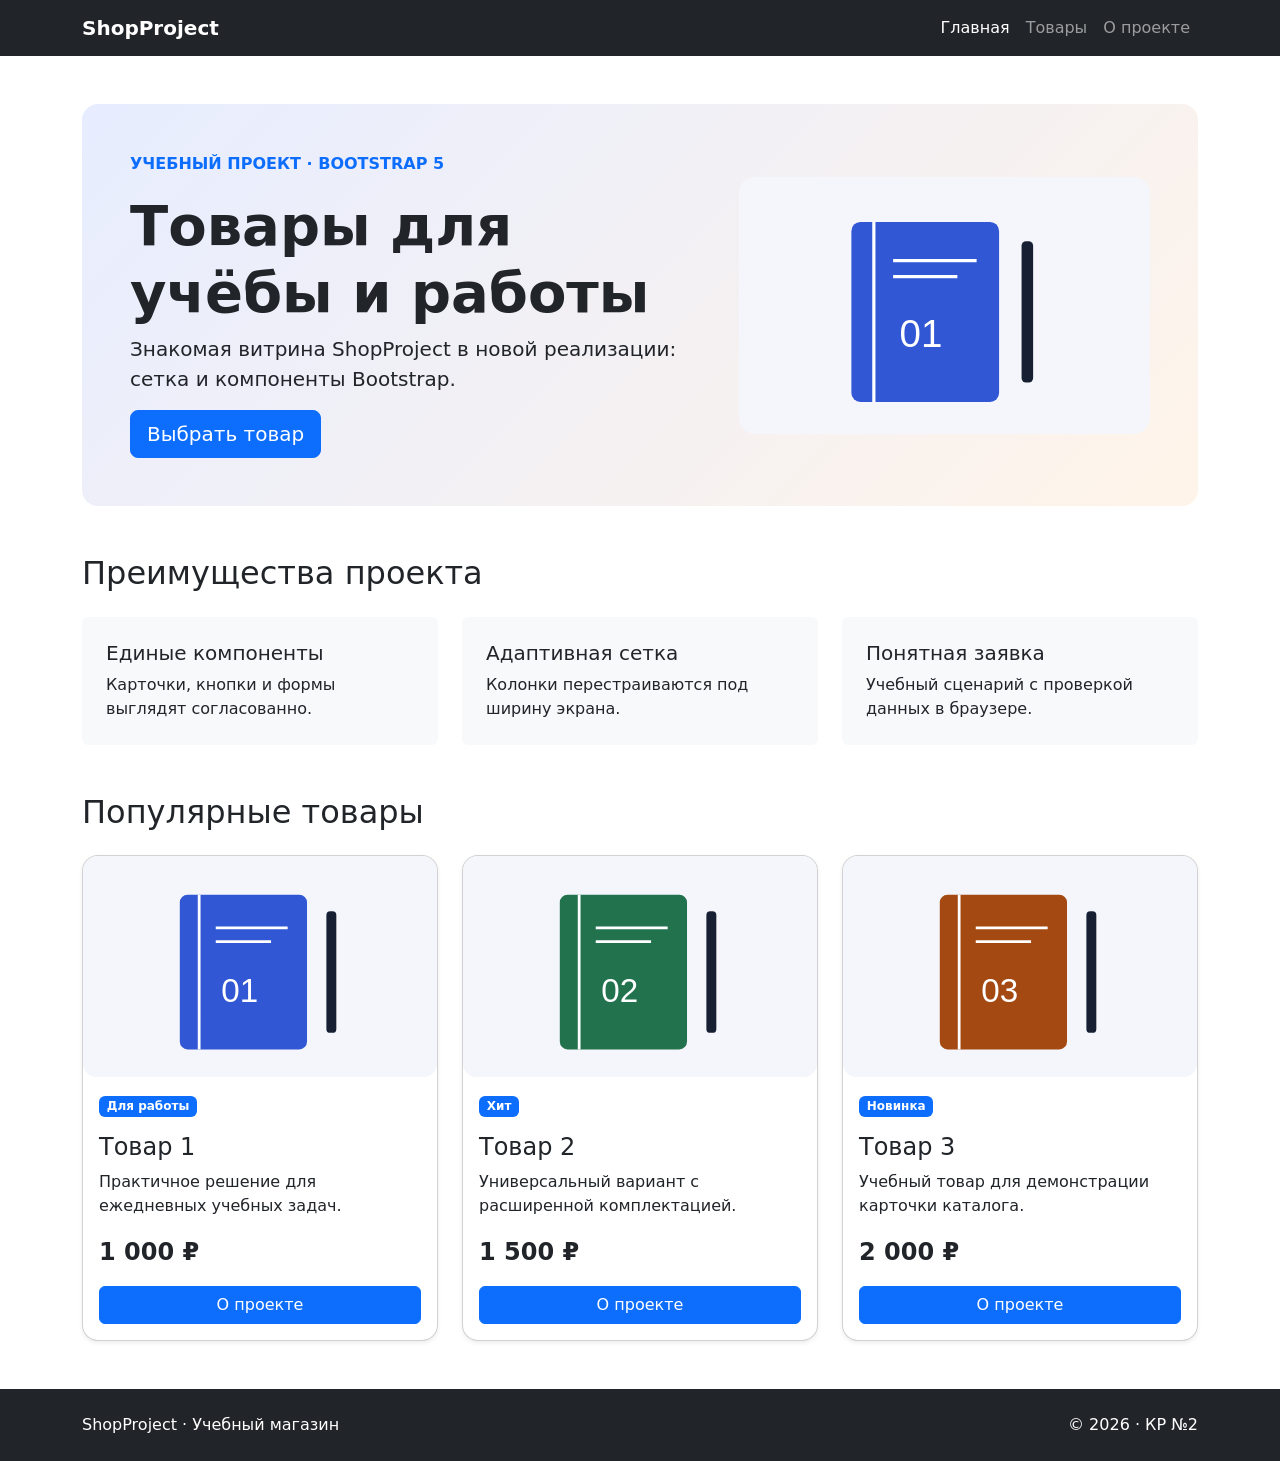
==== index.html @ dde4de58 "feat: practice 9 build Bootstrap home page and grid" ====
<!DOCTYPE html>
<html lang="ru"><head><meta charset="UTF-8"><meta name="viewport" content="width=device-width, initial-scale=1.0"><meta name="description" content="Главная: учебный магазин ShopProject на Bootstrap."><title>Главная — ShopProject Bootstrap</title><link rel="stylesheet" href="https://cdn.jsdelivr.net/npm/bootstrap@5.3.8/dist/css/bootstrap.min.css"><link rel="stylesheet" href="css/custom.css"></head><body><header><nav class="navbar navbar-expand-lg bg-dark navbar-dark"><div class="container"><a class="navbar-brand fw-bold" href="index.html">ShopProject</a><button class="navbar-toggler" type="button" data-bs-toggle="collapse" data-bs-target="#mainNavbar" aria-controls="mainNavbar" aria-expanded="false" aria-label="Открыть меню"><span class="navbar-toggler-icon"></span></button><div class="collapse navbar-collapse" id="mainNavbar"><ul class="navbar-nav ms-auto"><li class="nav-item"><a class="nav-link active" href="index.html" aria-current="page">Главная</a></li><li class="nav-item"><a class="nav-link" href="#popular">Товары</a></li><li class="nav-item"><a class="nav-link" href="#about">О проекте</a></li></ul></div></div></nav></header><main class="container my-5"><section class="hero p-4 p-lg-5 rounded-4 mb-5"><div class="row g-4 align-items-center"><div class="col-12 col-md-7"><p class="text-primary fw-bold text-uppercase">Учебный проект · Bootstrap 5</p><h1 class="display-4 fw-bold">Товары для учёбы и работы</h1><p class="lead">Знакомая витрина ShopProject в новой реализации: сетка и компоненты Bootstrap.</p><a class="btn btn-primary btn-lg" href="#popular">Выбрать товар</a></div><div class="col-12 col-md-5"><img src="images/product-1.svg" class="img-fluid rounded-4" width="640" height="400" alt="Блокнот и ручка из учебного набора"></div></div></section><section class="mb-5" id="about"><h2 class="mb-4">Преимущества проекта</h2><div class="row g-4"><div class="col-12 col-md-4"><div class="bg-light p-4 rounded h-100"><h3 class="h5">Единые компоненты</h3><p class="mb-0">Карточки, кнопки и формы выглядят согласованно.</p></div></div><div class="col-12 col-md-4"><div class="bg-light p-4 rounded h-100"><h3 class="h5">Адаптивная сетка</h3><p class="mb-0">Колонки перестраиваются под ширину экрана.</p></div></div><div class="col-12 col-md-4"><div class="bg-light p-4 rounded h-100"><h3 class="h5">Понятная заявка</h3><p class="mb-0">Учебный сценарий с проверкой данных в браузере.</p></div></div></div></section><section id="popular"><h2 class="mb-4">Популярные товары</h2><div class="row g-4"><div class="col-12 col-md-6 col-lg-4"><article class="card h-100 shadow-sm"><img src="images/product-1.svg" class="card-img-top" width="640" height="400" alt="Учебный товар 1: набор блокнотов"><div class="card-body d-flex flex-column"><p><span class="badge text-bg-primary">Для работы</span></p><h3 class="h4 card-title">Товар 1</h3><p class="card-text">Практичное решение для ежедневных учебных задач.</p><p class="fs-4 fw-bold">1 000 ₽</p><div class="mt-auto d-grid gap-2"><a class="btn btn-primary" href="#about">О проекте</a></div></div></article></div><div class="col-12 col-md-6 col-lg-4"><article class="card h-100 shadow-sm"><img src="images/product-2.svg" class="card-img-top" width="640" height="400" alt="Учебный товар 2: набор блокнотов"><div class="card-body d-flex flex-column"><p><span class="badge text-bg-primary">Хит</span></p><h3 class="h4 card-title">Товар 2</h3><p class="card-text">Универсальный вариант с расширенной комплектацией.</p><p class="fs-4 fw-bold">1 500 ₽</p><div class="mt-auto d-grid gap-2"><a class="btn btn-primary" href="#about">О проекте</a></div></div></article></div><div class="col-12 col-md-6 col-lg-4"><article class="card h-100 shadow-sm"><img src="images/product-3.svg" class="card-img-top" width="640" height="400" alt="Учебный товар 3: набор блокнотов"><div class="card-body d-flex flex-column"><p><span class="badge text-bg-primary">Новинка</span></p><h3 class="h4 card-title">Товар 3</h3><p class="card-text">Учебный товар для демонстрации карточки каталога.</p><p class="fs-4 fw-bold">2 000 ₽</p><div class="mt-auto d-grid gap-2"><a class="btn btn-primary" href="#about">О проекте</a></div></div></article></div></div></section></main><footer class="bg-dark text-white py-4"><div class="container d-flex flex-column flex-md-row justify-content-between gap-2"><span>ShopProject · Учебный магазин</span><span>© 2026 · КР №2</span></div></footer><script src="https://cdn.jsdelivr.net/npm/bootstrap@5.3.8/dist/js/bootstrap.bundle.min.js"></script></body></html>
---- css/custom.css ----
/* Bootstrap отвечает за сетку; здесь только оформление ShopProject. */
body { min-height: 100vh; display: flex; flex-direction: column; }
main { flex: 1; }
.hero { background: linear-gradient(135deg, #e7edff, #fff4e9); }
.card { border-radius: 1rem; overflow: hidden; }
.card-img-top { height: auto; }
:target { scroll-margin-top: 24px; }
.order-page { max-width: 780px; }
a:focus-visible, button:focus-visible { outline: 3px solid #3157d5; outline-offset: 3px; }
[hidden] { display: none !important; }
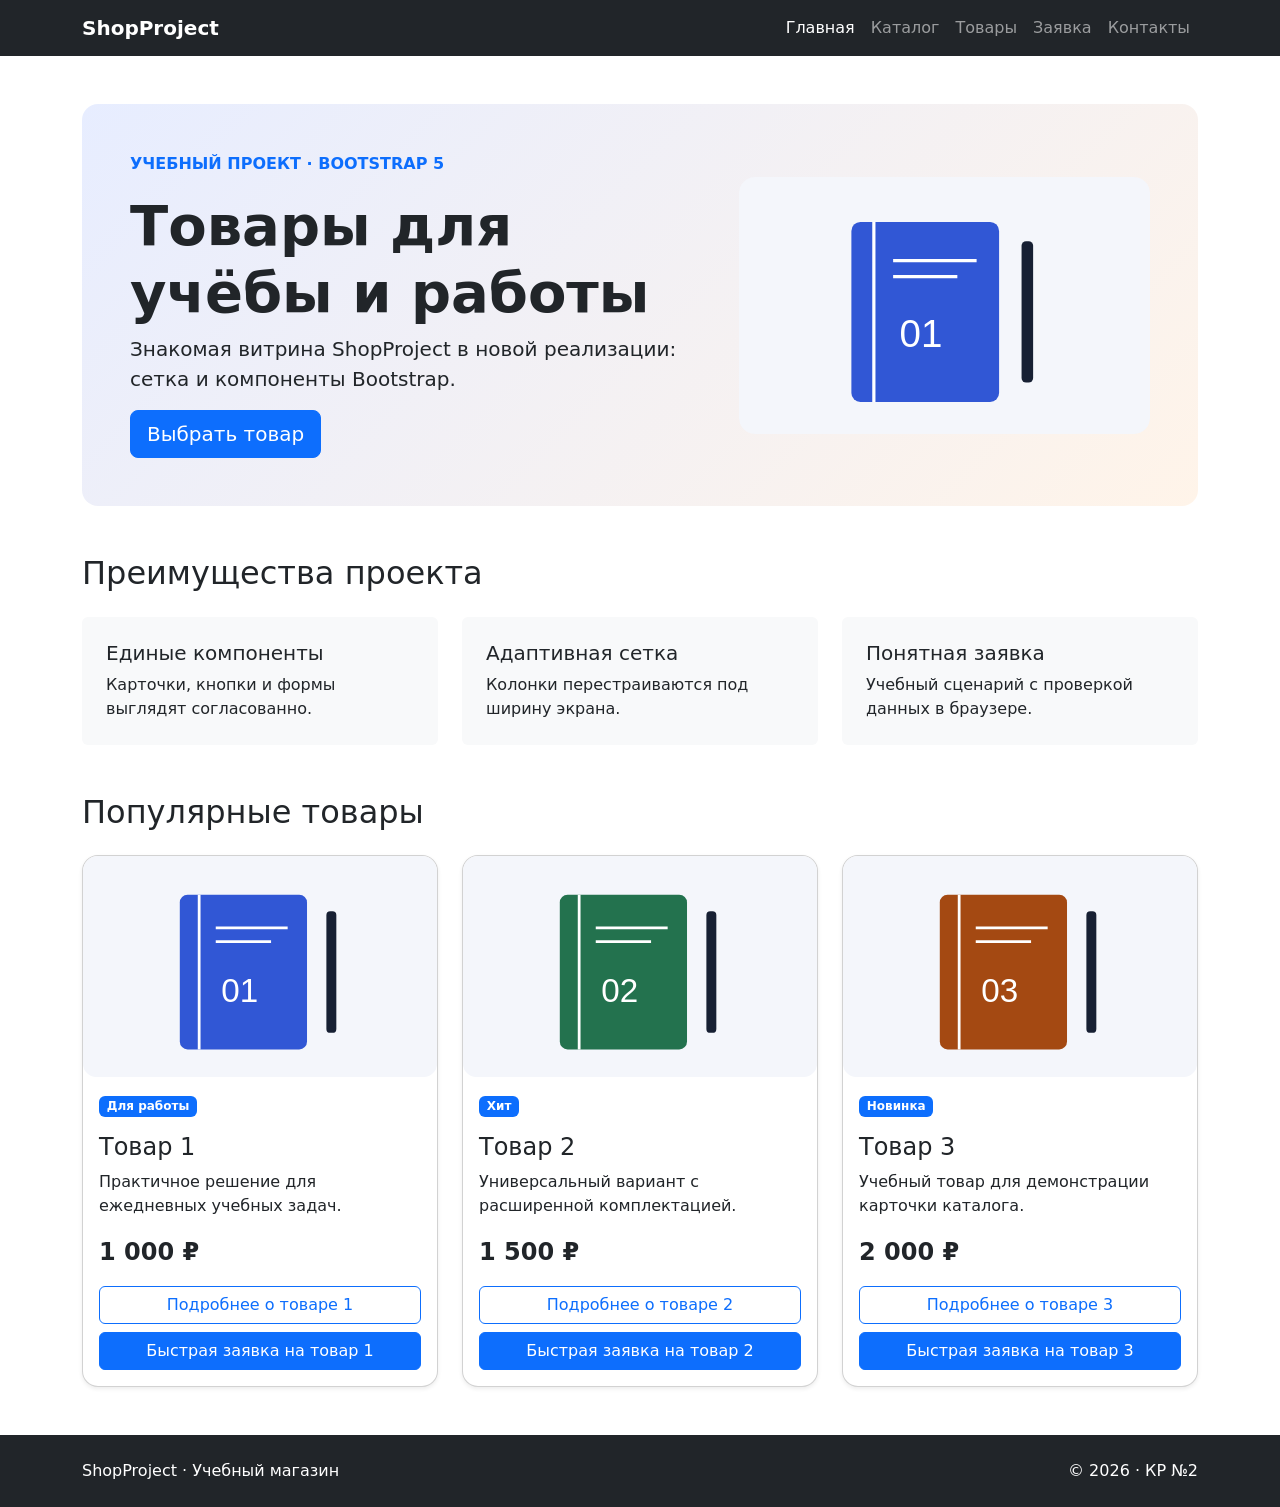
==== commit b0523082: "feat: practice 10 add Bootstrap pages forms modal and accordion" ====
--- a/index.html
+++ b/index.html
@@ -1,2 +1,2 @@
 <!DOCTYPE html>
-<html lang="ru"><head><meta charset="UTF-8"><meta name="viewport" content="width=device-width, initial-scale=1.0"><meta name="description" content="Главная: учебный магазин ShopProject на Bootstrap."><title>Главная — ShopProject Bootstrap</title><link rel="stylesheet" href="https://cdn.jsdelivr.net/npm/bootstrap@5.3.8/dist/css/bootstrap.min.css"><link rel="stylesheet" href="css/custom.css"></head><body><header><nav class="navbar navbar-expand-lg bg-dark navbar-dark"><div class="container"><a class="navbar-brand fw-bold" href="index.html">ShopProject</a><button class="navbar-toggler" type="button" data-bs-toggle="collapse" data-bs-target="#mainNavbar" aria-controls="mainNavbar" aria-expanded="false" aria-label="Открыть меню"><span class="navbar-toggler-icon"></span></button><div class="collapse navbar-collapse" id="mainNavbar"><ul class="navbar-nav ms-auto"><li class="nav-item"><a class="nav-link active" href="index.html" aria-current="page">Главная</a></li><li class="nav-item"><a class="nav-link" href="#popular">Товары</a></li><li class="nav-item"><a class="nav-link" href="#about">О проекте</a></li></ul></div></div></nav></header><main class="container my-5"><section class="hero p-4 p-lg-5 rounded-4 mb-5"><div class="row g-4 align-items-center"><div class="col-12 col-md-7"><p class="text-primary fw-bold text-uppercase">Учебный проект · Bootstrap 5</p><h1 class="display-4 fw-bold">Товары для учёбы и работы</h1><p class="lead">Знакомая витрина ShopProject в новой реализации: сетка и компоненты Bootstrap.</p><a class="btn btn-primary btn-lg" href="#popular">Выбрать товар</a></div><div class="col-12 col-md-5"><img src="images/product-1.svg" class="img-fluid rounded-4" width="640" height="400" alt="Блокнот и ручка из учебного набора"></div></div></section><section class="mb-5" id="about"><h2 class="mb-4">Преимущества проекта</h2><div class="row g-4"><div class="col-12 col-md-4"><div class="bg-light p-4 rounded h-100"><h3 class="h5">Единые компоненты</h3><p class="mb-0">Карточки, кнопки и формы выглядят согласованно.</p></div></div><div class="col-12 col-md-4"><div class="bg-light p-4 rounded h-100"><h3 class="h5">Адаптивная сетка</h3><p class="mb-0">Колонки перестраиваются под ширину экрана.</p></div></div><div class="col-12 col-md-4"><div class="bg-light p-4 rounded h-100"><h3 class="h5">Понятная заявка</h3><p class="mb-0">Учебный сценарий с проверкой данных в браузере.</p></div></div></div></section><section id="popular"><h2 class="mb-4">Популярные товары</h2><div class="row g-4"><div class="col-12 col-md-6 col-lg-4"><article class="card h-100 shadow-sm"><img src="images/product-1.svg" class="card-img-top" width="640" height="400" alt="Учебный товар 1: набор блокнотов"><div class="card-body d-flex flex-column"><p><span class="badge text-bg-primary">Для работы</span></p><h3 class="h4 card-title">Товар 1</h3><p class="card-text">Практичное решение для ежедневных учебных задач.</p><p class="fs-4 fw-bold">1 000 ₽</p><div class="mt-auto d-grid gap-2"><a class="btn btn-primary" href="#about">О проекте</a></div></div></article></div><div class="col-12 col-md-6 col-lg-4"><article class="card h-100 shadow-sm"><img src="images/product-2.svg" class="card-img-top" width="640" height="400" alt="Учебный товар 2: набор блокнотов"><div class="card-body d-flex flex-column"><p><span class="badge text-bg-primary">Хит</span></p><h3 class="h4 card-title">Товар 2</h3><p class="card-text">Универсальный вариант с расширенной комплектацией.</p><p class="fs-4 fw-bold">1 500 ₽</p><div class="mt-auto d-grid gap-2"><a class="btn btn-primary" href="#about">О проекте</a></div></div></article></div><div class="col-12 col-md-6 col-lg-4"><article class="card h-100 shadow-sm"><img src="images/product-3.svg" class="card-img-top" width="640" height="400" alt="Учебный товар 3: набор блокнотов"><div class="card-body d-flex flex-column"><p><span class="badge text-bg-primary">Новинка</span></p><h3 class="h4 card-title">Товар 3</h3><p class="card-text">Учебный товар для демонстрации карточки каталога.</p><p class="fs-4 fw-bold">2 000 ₽</p><div class="mt-auto d-grid gap-2"><a class="btn btn-primary" href="#about">О проекте</a></div></div></article></div></div></section></main><footer class="bg-dark text-white py-4"><div class="container d-flex flex-column flex-md-row justify-content-between gap-2"><span>ShopProject · Учебный магазин</span><span>© 2026 · КР №2</span></div></footer><script src="https://cdn.jsdelivr.net/npm/bootstrap@5.3.8/dist/js/bootstrap.bundle.min.js"></script></body></html>
+<html lang="ru"><head><meta charset="UTF-8"><meta name="viewport" content="width=device-width, initial-scale=1.0"><meta name="description" content="Главная: учебный магазин ShopProject на Bootstrap."><title>Главная — ShopProject Bootstrap</title><link rel="stylesheet" href="https://cdn.jsdelivr.net/npm/bootstrap@5.3.8/dist/css/bootstrap.min.css"><link rel="stylesheet" href="css/custom.css"></head><body><header><nav class="navbar navbar-expand-lg bg-dark navbar-dark"><div class="container"><a class="navbar-brand fw-bold" href="index.html">ShopProject</a><button class="navbar-toggler" type="button" data-bs-toggle="collapse" data-bs-target="#mainNavbar" aria-controls="mainNavbar" aria-expanded="false" aria-label="Открыть меню"><span class="navbar-toggler-icon"></span></button><div class="collapse navbar-collapse" id="mainNavbar"><ul class="navbar-nav ms-auto"><li class="nav-item"><a class="nav-link active" href="index.html" aria-current="page">Главная</a></li><li class="nav-item"><a class="nav-link" href="catalog.html">Каталог</a></li><li class="nav-item"><a class="nav-link" href="product.html">Товары</a></li><li class="nav-item"><a class="nav-link" href="order.html">Заявка</a></li><li class="nav-item"><a class="nav-link" href="contacts.html">Контакты</a></li></ul></div></div></nav></header><main class="container my-5"><section class="hero p-4 p-lg-5 rounded-4 mb-5"><div class="row g-4 align-items-center"><div class="col-12 col-md-7"><p class="text-primary fw-bold text-uppercase">Учебный проект · Bootstrap 5</p><h1 class="display-4 fw-bold">Товары для учёбы и работы</h1><p class="lead">Знакомая витрина ShopProject в новой реализации: сетка и компоненты Bootstrap.</p><a class="btn btn-primary btn-lg" href="#popular">Выбрать товар</a></div><div class="col-12 col-md-5"><img src="images/product-1.svg" class="img-fluid rounded-4" width="640" height="400" alt="Блокнот и ручка из учебного набора"></div></div></section><section class="mb-5" id="about"><h2 class="mb-4">Преимущества проекта</h2><div class="row g-4"><div class="col-12 col-md-4"><div class="bg-light p-4 rounded h-100"><h3 class="h5">Единые компоненты</h3><p class="mb-0">Карточки, кнопки и формы выглядят согласованно.</p></div></div><div class="col-12 col-md-4"><div class="bg-light p-4 rounded h-100"><h3 class="h5">Адаптивная сетка</h3><p class="mb-0">Колонки перестраиваются под ширину экрана.</p></div></div><div class="col-12 col-md-4"><div class="bg-light p-4 rounded h-100"><h3 class="h5">Понятная заявка</h3><p class="mb-0">Учебный сценарий с проверкой данных в браузере.</p></div></div></div></section><section id="popular"><h2 class="mb-4">Популярные товары</h2><div class="row g-4"><div class="col-12 col-md-6 col-lg-4"><article class="card h-100 shadow-sm"><img src="images/product-1.svg" class="card-img-top" width="640" height="400" alt="Учебный товар 1: набор блокнотов"><div class="card-body d-flex flex-column"><p><span class="badge text-bg-primary">Для работы</span></p><h3 class="h4 card-title">Товар 1</h3><p class="card-text">Практичное решение для ежедневных учебных задач.</p><p class="fs-4 fw-bold">1 000 ₽</p><div class="mt-auto d-grid gap-2"><a class="btn btn-outline-primary" href="product.html#product-1">Подробнее о товаре 1</a><button class="btn btn-primary" type="button" data-bs-toggle="modal" data-bs-target="#orderModal" data-product="1">Быстрая заявка на товар 1</button></div></div></article></div><div class="col-12 col-md-6 col-lg-4"><article class="card h-100 shadow-sm"><img src="images/product-2.svg" class="card-img-top" width="640" height="400" alt="Учебный товар 2: набор блокнотов"><div class="card-body d-flex flex-column"><p><span class="badge text-bg-primary">Хит</span></p><h3 class="h4 card-title">Товар 2</h3><p class="card-text">Универсальный вариант с расширенной комплектацией.</p><p class="fs-4 fw-bold">1 500 ₽</p><div class="mt-auto d-grid gap-2"><a class="btn btn-outline-primary" href="product.html#product-2">Подробнее о товаре 2</a><button class="btn btn-primary" type="button" data-bs-toggle="modal" data-bs-target="#orderModal" data-product="2">Быстрая заявка на товар 2</button></div></div></article></div><div class="col-12 col-md-6 col-lg-4"><article class="card h-100 shadow-sm"><img src="images/product-3.svg" class="card-img-top" width="640" height="400" alt="Учебный товар 3: набор блокнотов"><div class="card-body d-flex flex-column"><p><span class="badge text-bg-primary">Новинка</span></p><h3 class="h4 card-title">Товар 3</h3><p class="card-text">Учебный товар для демонстрации карточки каталога.</p><p class="fs-4 fw-bold">2 000 ₽</p><div class="mt-auto d-grid gap-2"><a class="btn btn-outline-primary" href="product.html#product-3">Подробнее о товаре 3</a><button class="btn btn-primary" type="button" data-bs-toggle="modal" data-bs-target="#orderModal" data-product="3">Быстрая заявка на товар 3</button></div></div></article></div></div></section></main><footer class="bg-dark text-white py-4"><div class="container d-flex flex-column flex-md-row justify-content-between gap-2"><span>ShopProject · Учебный магазин</span><span>© 2026 · КР №2</span></div></footer><div class="modal fade" id="orderModal" tabindex="-1" aria-labelledby="orderModalLabel" aria-hidden="true"><div class="modal-dialog modal-dialog-centered modal-dialog-scrollable"><div class="modal-content"><div class="modal-header"><h2 class="modal-title fs-5" id="orderModalLabel">Быстрая заявка</h2><button class="btn-close" type="button" data-bs-dismiss="modal" aria-label="Закрыть окно"></button></div><div class="modal-body"><p class="text-body-secondary">Учебная форма: данные никуда не отправляются.</p><form class="order-form" id="quick-form" novalidate><div class="row g-3"><div class="col-12"><label class="form-label" for="quick-product">Товар</label><select class="form-select" id="quick-product" name="product" required><option value="1">Товар 1 — 1 000 ₽</option><option value="2">Товар 2 — 1 500 ₽</option><option value="3">Товар 3 — 2 000 ₽</option></select></div><div class="col-12 col-md-6"><label class="form-label" for="quick-name">Имя</label><input class="form-control" id="quick-name" name="name" autocomplete="given-name" minlength="2" required><div class="invalid-feedback">Введите имя, не менее двух символов.</div></div><div class="col-12 col-md-6"><label class="form-label" for="quick-email">E-mail</label><input class="form-control" type="email" id="quick-email" name="email" autocomplete="email" required><div class="invalid-feedback">Введите корректный e-mail.</div></div><div class="col-12 col-md-6"><label class="form-label" for="quick-phone">Телефон</label><div class="input-group"><span class="input-group-text" id="quick-code">+7</span><input class="form-control" type="tel" inputmode="numeric" id="quick-phone" name="phone" pattern="[0-9]{10}" aria-describedby="quick-code quick-phone-help" required></div><div class="form-text" id="quick-phone-help">10 цифр без +7, например 9000000000.</div></div><div class="col-12 col-md-6"><label class="form-label" for="quick-quantity">Количество</label><input class="form-control" id="quick-quantity" name="quantity" type="number" value="1" min="1" max="10" required></div><div class="col-12"><label class="form-label" for="quick-comment">Комментарий</label><textarea class="form-control" id="quick-comment" name="comment" rows="3"></textarea></div><div class="col-12"><div class="form-check"><input class="form-check-input" type="checkbox" id="quick-agreement" name="agreement" required><label class="form-check-label" for="quick-agreement">Согласен на обработку данных</label><div class="invalid-feedback">Необходимо согласие.</div></div></div></div><div class="d-flex flex-wrap gap-2 mt-4"><button type="submit" class="btn btn-primary">Проверить заявку</button><button type="button" class="btn btn-secondary" data-bs-dismiss="modal">Отмена</button></div><p class="alert alert-success mt-3 mb-0" role="status" hidden>Заявка проверена. Данные не отправлены.</p></form></div></div></div></div><script src="https://cdn.jsdelivr.net/npm/bootstrap@5.3.8/dist/js/bootstrap.bundle.min.js"></script><script src="js/main.js"></script></body></html>
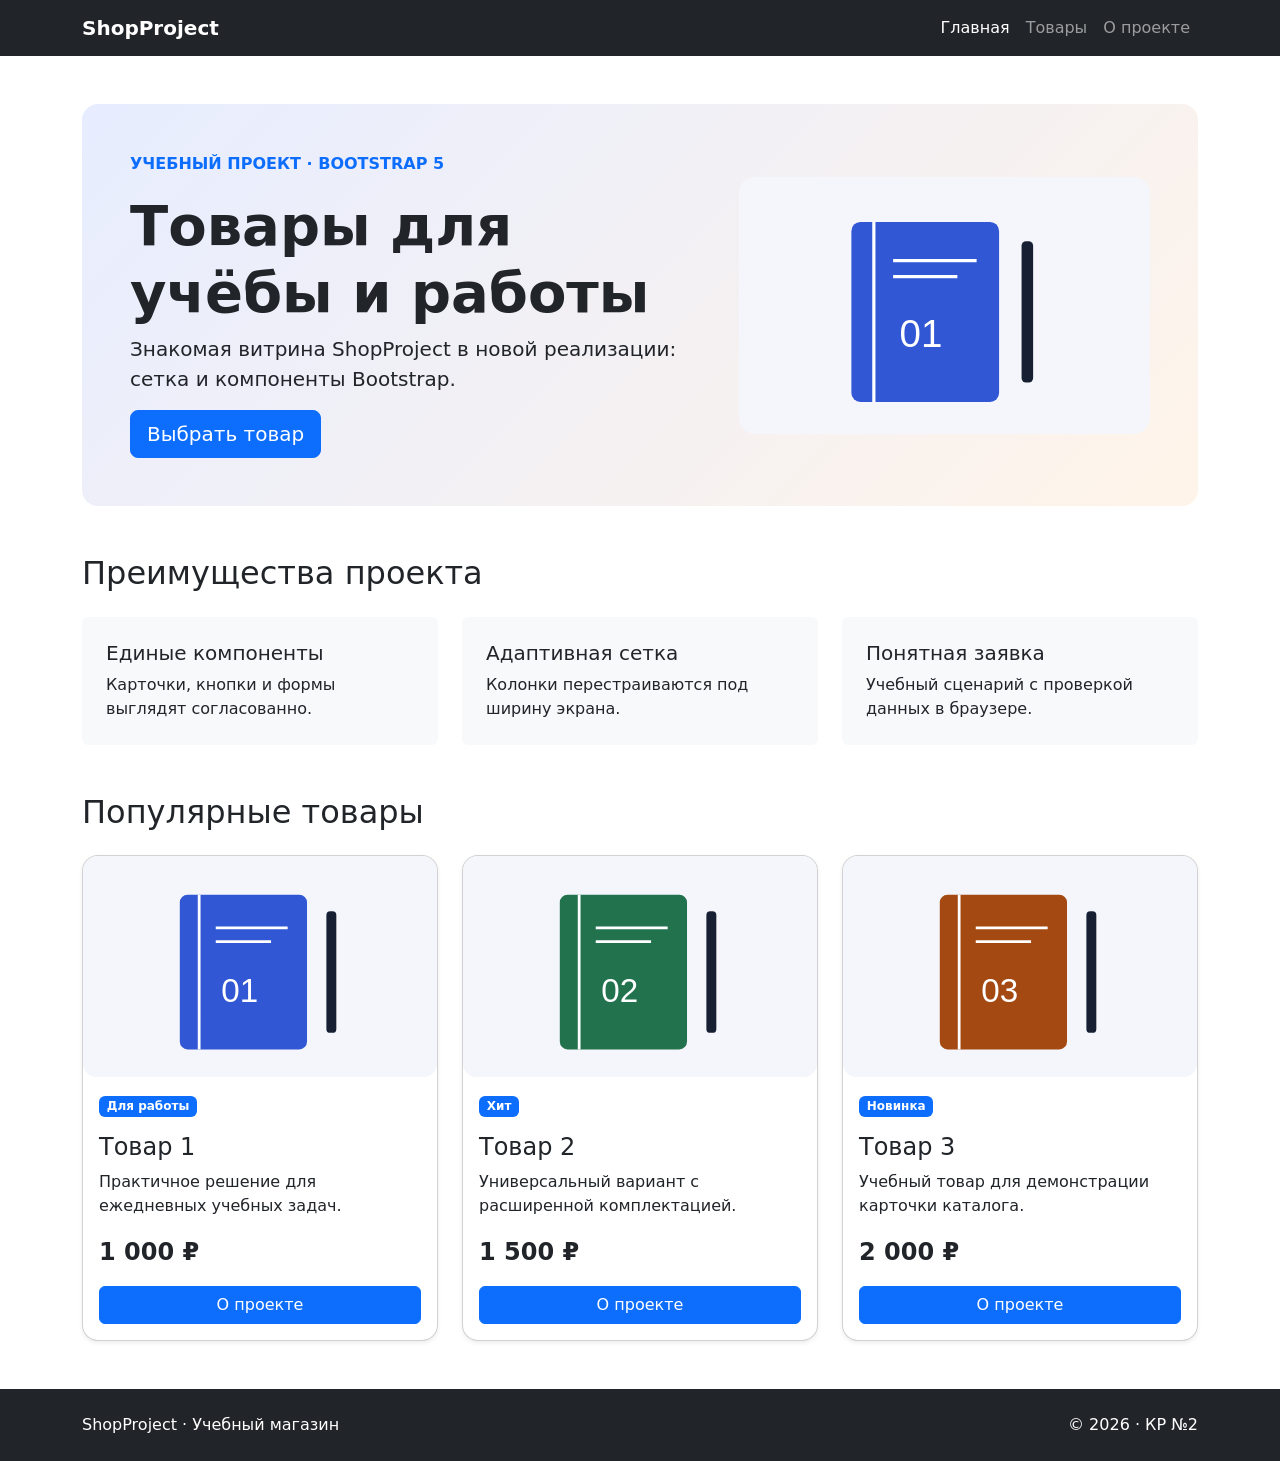
==== commit e715cd90: "Merge pull request #1 from kefteme105/feature/bootstrap-grid Практическая №9: главная на Bootstrap-с" ====
--- a/index.html
+++ b/index.html
@@ -1,2 +1,2 @@
 <!DOCTYPE html>
-<html lang="ru"><head><meta charset="UTF-8"><meta name="viewport" content="width=device-width, initial-scale=1.0"><meta name="description" content="Главная: учебный магазин ShopProject на Bootstrap."><title>Главная — ShopProject Bootstrap</title><link rel="stylesheet" href="https://cdn.jsdelivr.net/npm/bootstrap@5.3.8/dist/css/bootstrap.min.css"><link rel="stylesheet" href="css/custom.css"></head><body><header><nav class="navbar navbar-expand-lg bg-dark navbar-dark"><div class="container"><a class="navbar-brand fw-bold" href="index.html">ShopProject</a><button class="navbar-toggler" type="button" data-bs-toggle="collapse" data-bs-target="#mainNavbar" aria-controls="mainNavbar" aria-expanded="false" aria-label="Открыть меню"><span class="navbar-toggler-icon"></span></button><div class="collapse navbar-collapse" id="mainNavbar"><ul class="navbar-nav ms-auto"><li class="nav-item"><a class="nav-link active" href="index.html" aria-current="page">Главная</a></li><li class="nav-item"><a class="nav-link" href="catalog.html">Каталог</a></li><li class="nav-item"><a class="nav-link" href="product.html">Товары</a></li><li class="nav-item"><a class="nav-link" href="order.html">Заявка</a></li><li class="nav-item"><a class="nav-link" href="contacts.html">Контакты</a></li></ul></div></div></nav></header><main class="container my-5"><section class="hero p-4 p-lg-5 rounded-4 mb-5"><div class="row g-4 align-items-center"><div class="col-12 col-md-7"><p class="text-primary fw-bold text-uppercase">Учебный проект · Bootstrap 5</p><h1 class="display-4 fw-bold">Товары для учёбы и работы</h1><p class="lead">Знакомая витрина ShopProject в новой реализации: сетка и компоненты Bootstrap.</p><a class="btn btn-primary btn-lg" href="#popular">Выбрать товар</a></div><div class="col-12 col-md-5"><img src="images/product-1.svg" class="img-fluid rounded-4" width="640" height="400" alt="Блокнот и ручка из учебного набора"></div></div></section><section class="mb-5" id="about"><h2 class="mb-4">Преимущества проекта</h2><div class="row g-4"><div class="col-12 col-md-4"><div class="bg-light p-4 rounded h-100"><h3 class="h5">Единые компоненты</h3><p class="mb-0">Карточки, кнопки и формы выглядят согласованно.</p></div></div><div class="col-12 col-md-4"><div class="bg-light p-4 rounded h-100"><h3 class="h5">Адаптивная сетка</h3><p class="mb-0">Колонки перестраиваются под ширину экрана.</p></div></div><div class="col-12 col-md-4"><div class="bg-light p-4 rounded h-100"><h3 class="h5">Понятная заявка</h3><p class="mb-0">Учебный сценарий с проверкой данных в браузере.</p></div></div></div></section><section id="popular"><h2 class="mb-4">Популярные товары</h2><div class="row g-4"><div class="col-12 col-md-6 col-lg-4"><article class="card h-100 shadow-sm"><img src="images/product-1.svg" class="card-img-top" width="640" height="400" alt="Учебный товар 1: набор блокнотов"><div class="card-body d-flex flex-column"><p><span class="badge text-bg-primary">Для работы</span></p><h3 class="h4 card-title">Товар 1</h3><p class="card-text">Практичное решение для ежедневных учебных задач.</p><p class="fs-4 fw-bold">1 000 ₽</p><div class="mt-auto d-grid gap-2"><a class="btn btn-outline-primary" href="product.html#product-1">Подробнее о товаре 1</a><button class="btn btn-primary" type="button" data-bs-toggle="modal" data-bs-target="#orderModal" data-product="1">Быстрая заявка на товар 1</button></div></div></article></div><div class="col-12 col-md-6 col-lg-4"><article class="card h-100 shadow-sm"><img src="images/product-2.svg" class="card-img-top" width="640" height="400" alt="Учебный товар 2: набор блокнотов"><div class="card-body d-flex flex-column"><p><span class="badge text-bg-primary">Хит</span></p><h3 class="h4 card-title">Товар 2</h3><p class="card-text">Универсальный вариант с расширенной комплектацией.</p><p class="fs-4 fw-bold">1 500 ₽</p><div class="mt-auto d-grid gap-2"><a class="btn btn-outline-primary" href="product.html#product-2">Подробнее о товаре 2</a><button class="btn btn-primary" type="button" data-bs-toggle="modal" data-bs-target="#orderModal" data-product="2">Быстрая заявка на товар 2</button></div></div></article></div><div class="col-12 col-md-6 col-lg-4"><article class="card h-100 shadow-sm"><img src="images/product-3.svg" class="card-img-top" width="640" height="400" alt="Учебный товар 3: набор блокнотов"><div class="card-body d-flex flex-column"><p><span class="badge text-bg-primary">Новинка</span></p><h3 class="h4 card-title">Товар 3</h3><p class="card-text">Учебный товар для демонстрации карточки каталога.</p><p class="fs-4 fw-bold">2 000 ₽</p><div class="mt-auto d-grid gap-2"><a class="btn btn-outline-primary" href="product.html#product-3">Подробнее о товаре 3</a><button class="btn btn-primary" type="button" data-bs-toggle="modal" data-bs-target="#orderModal" data-product="3">Быстрая заявка на товар 3</button></div></div></article></div></div></section></main><footer class="bg-dark text-white py-4"><div class="container d-flex flex-column flex-md-row justify-content-between gap-2"><span>ShopProject · Учебный магазин</span><span>© 2026 · КР №2</span></div></footer><div class="modal fade" id="orderModal" tabindex="-1" aria-labelledby="orderModalLabel" aria-hidden="true"><div class="modal-dialog modal-dialog-centered modal-dialog-scrollable"><div class="modal-content"><div class="modal-header"><h2 class="modal-title fs-5" id="orderModalLabel">Быстрая заявка</h2><button class="btn-close" type="button" data-bs-dismiss="modal" aria-label="Закрыть окно"></button></div><div class="modal-body"><p class="text-body-secondary">Учебная форма: данные никуда не отправляются.</p><form class="order-form" id="quick-form" novalidate><div class="row g-3"><div class="col-12"><label class="form-label" for="quick-product">Товар</label><select class="form-select" id="quick-product" name="product" required><option value="1">Товар 1 — 1 000 ₽</option><option value="2">Товар 2 — 1 500 ₽</option><option value="3">Товар 3 — 2 000 ₽</option></select></div><div class="col-12 col-md-6"><label class="form-label" for="quick-name">Имя</label><input class="form-control" id="quick-name" name="name" autocomplete="given-name" minlength="2" required><div class="invalid-feedback">Введите имя, не менее двух символов.</div></div><div class="col-12 col-md-6"><label class="form-label" for="quick-email">E-mail</label><input class="form-control" type="email" id="quick-email" name="email" autocomplete="email" required><div class="invalid-feedback">Введите корректный e-mail.</div></div><div class="col-12 col-md-6"><label class="form-label" for="quick-phone">Телефон</label><div class="input-group"><span class="input-group-text" id="quick-code">+7</span><input class="form-control" type="tel" inputmode="numeric" id="quick-phone" name="phone" pattern="[0-9]{10}" aria-describedby="quick-code quick-phone-help" required></div><div class="form-text" id="quick-phone-help">10 цифр без +7, например 9000000000.</div></div><div class="col-12 col-md-6"><label class="form-label" for="quick-quantity">Количество</label><input class="form-control" id="quick-quantity" name="quantity" type="number" value="1" min="1" max="10" required></div><div class="col-12"><label class="form-label" for="quick-comment">Комментарий</label><textarea class="form-control" id="quick-comment" name="comment" rows="3"></textarea></div><div class="col-12"><div class="form-check"><input class="form-check-input" type="checkbox" id="quick-agreement" name="agreement" required><label class="form-check-label" for="quick-agreement">Согласен на обработку данных</label><div class="invalid-feedback">Необходимо согласие.</div></div></div></div><div class="d-flex flex-wrap gap-2 mt-4"><button type="submit" class="btn btn-primary">Проверить заявку</button><button type="button" class="btn btn-secondary" data-bs-dismiss="modal">Отмена</button></div><p class="alert alert-success mt-3 mb-0" role="status" hidden>Заявка проверена. Данные не отправлены.</p></form></div></div></div></div><script src="https://cdn.jsdelivr.net/npm/bootstrap@5.3.8/dist/js/bootstrap.bundle.min.js"></script><script src="js/main.js"></script></body></html>
+<html lang="ru"><head><meta charset="UTF-8"><meta name="viewport" content="width=device-width, initial-scale=1.0"><meta name="description" content="Главная: учебный магазин ShopProject на Bootstrap."><title>Главная — ShopProject Bootstrap</title><link rel="stylesheet" href="https://cdn.jsdelivr.net/npm/bootstrap@5.3.8/dist/css/bootstrap.min.css"><link rel="stylesheet" href="css/custom.css"></head><body><header><nav class="navbar navbar-expand-lg bg-dark navbar-dark"><div class="container"><a class="navbar-brand fw-bold" href="index.html">ShopProject</a><button class="navbar-toggler" type="button" data-bs-toggle="collapse" data-bs-target="#mainNavbar" aria-controls="mainNavbar" aria-expanded="false" aria-label="Открыть меню"><span class="navbar-toggler-icon"></span></button><div class="collapse navbar-collapse" id="mainNavbar"><ul class="navbar-nav ms-auto"><li class="nav-item"><a class="nav-link active" href="index.html" aria-current="page">Главная</a></li><li class="nav-item"><a class="nav-link" href="#popular">Товары</a></li><li class="nav-item"><a class="nav-link" href="#about">О проекте</a></li></ul></div></div></nav></header><main class="container my-5"><section class="hero p-4 p-lg-5 rounded-4 mb-5"><div class="row g-4 align-items-center"><div class="col-12 col-md-7"><p class="text-primary fw-bold text-uppercase">Учебный проект · Bootstrap 5</p><h1 class="display-4 fw-bold">Товары для учёбы и работы</h1><p class="lead">Знакомая витрина ShopProject в новой реализации: сетка и компоненты Bootstrap.</p><a class="btn btn-primary btn-lg" href="#popular">Выбрать товар</a></div><div class="col-12 col-md-5"><img src="images/product-1.svg" class="img-fluid rounded-4" width="640" height="400" alt="Блокнот и ручка из учебного набора"></div></div></section><section class="mb-5" id="about"><h2 class="mb-4">Преимущества проекта</h2><div class="row g-4"><div class="col-12 col-md-4"><div class="bg-light p-4 rounded h-100"><h3 class="h5">Единые компоненты</h3><p class="mb-0">Карточки, кнопки и формы выглядят согласованно.</p></div></div><div class="col-12 col-md-4"><div class="bg-light p-4 rounded h-100"><h3 class="h5">Адаптивная сетка</h3><p class="mb-0">Колонки перестраиваются под ширину экрана.</p></div></div><div class="col-12 col-md-4"><div class="bg-light p-4 rounded h-100"><h3 class="h5">Понятная заявка</h3><p class="mb-0">Учебный сценарий с проверкой данных в браузере.</p></div></div></div></section><section id="popular"><h2 class="mb-4">Популярные товары</h2><div class="row g-4"><div class="col-12 col-md-6 col-lg-4"><article class="card h-100 shadow-sm"><img src="images/product-1.svg" class="card-img-top" width="640" height="400" alt="Учебный товар 1: набор блокнотов"><div class="card-body d-flex flex-column"><p><span class="badge text-bg-primary">Для работы</span></p><h3 class="h4 card-title">Товар 1</h3><p class="card-text">Практичное решение для ежедневных учебных задач.</p><p class="fs-4 fw-bold">1 000 ₽</p><div class="mt-auto d-grid gap-2"><a class="btn btn-primary" href="#about">О проекте</a></div></div></article></div><div class="col-12 col-md-6 col-lg-4"><article class="card h-100 shadow-sm"><img src="images/product-2.svg" class="card-img-top" width="640" height="400" alt="Учебный товар 2: набор блокнотов"><div class="card-body d-flex flex-column"><p><span class="badge text-bg-primary">Хит</span></p><h3 class="h4 card-title">Товар 2</h3><p class="card-text">Универсальный вариант с расширенной комплектацией.</p><p class="fs-4 fw-bold">1 500 ₽</p><div class="mt-auto d-grid gap-2"><a class="btn btn-primary" href="#about">О проекте</a></div></div></article></div><div class="col-12 col-md-6 col-lg-4"><article class="card h-100 shadow-sm"><img src="images/product-3.svg" class="card-img-top" width="640" height="400" alt="Учебный товар 3: набор блокнотов"><div class="card-body d-flex flex-column"><p><span class="badge text-bg-primary">Новинка</span></p><h3 class="h4 card-title">Товар 3</h3><p class="card-text">Учебный товар для демонстрации карточки каталога.</p><p class="fs-4 fw-bold">2 000 ₽</p><div class="mt-auto d-grid gap-2"><a class="btn btn-primary" href="#about">О проекте</a></div></div></article></div></div></section></main><footer class="bg-dark text-white py-4"><div class="container d-flex flex-column flex-md-row justify-content-between gap-2"><span>ShopProject · Учебный магазин</span><span>© 2026 · КР №2</span></div></footer><script src="https://cdn.jsdelivr.net/npm/bootstrap@5.3.8/dist/js/bootstrap.bundle.min.js"></script></body></html>
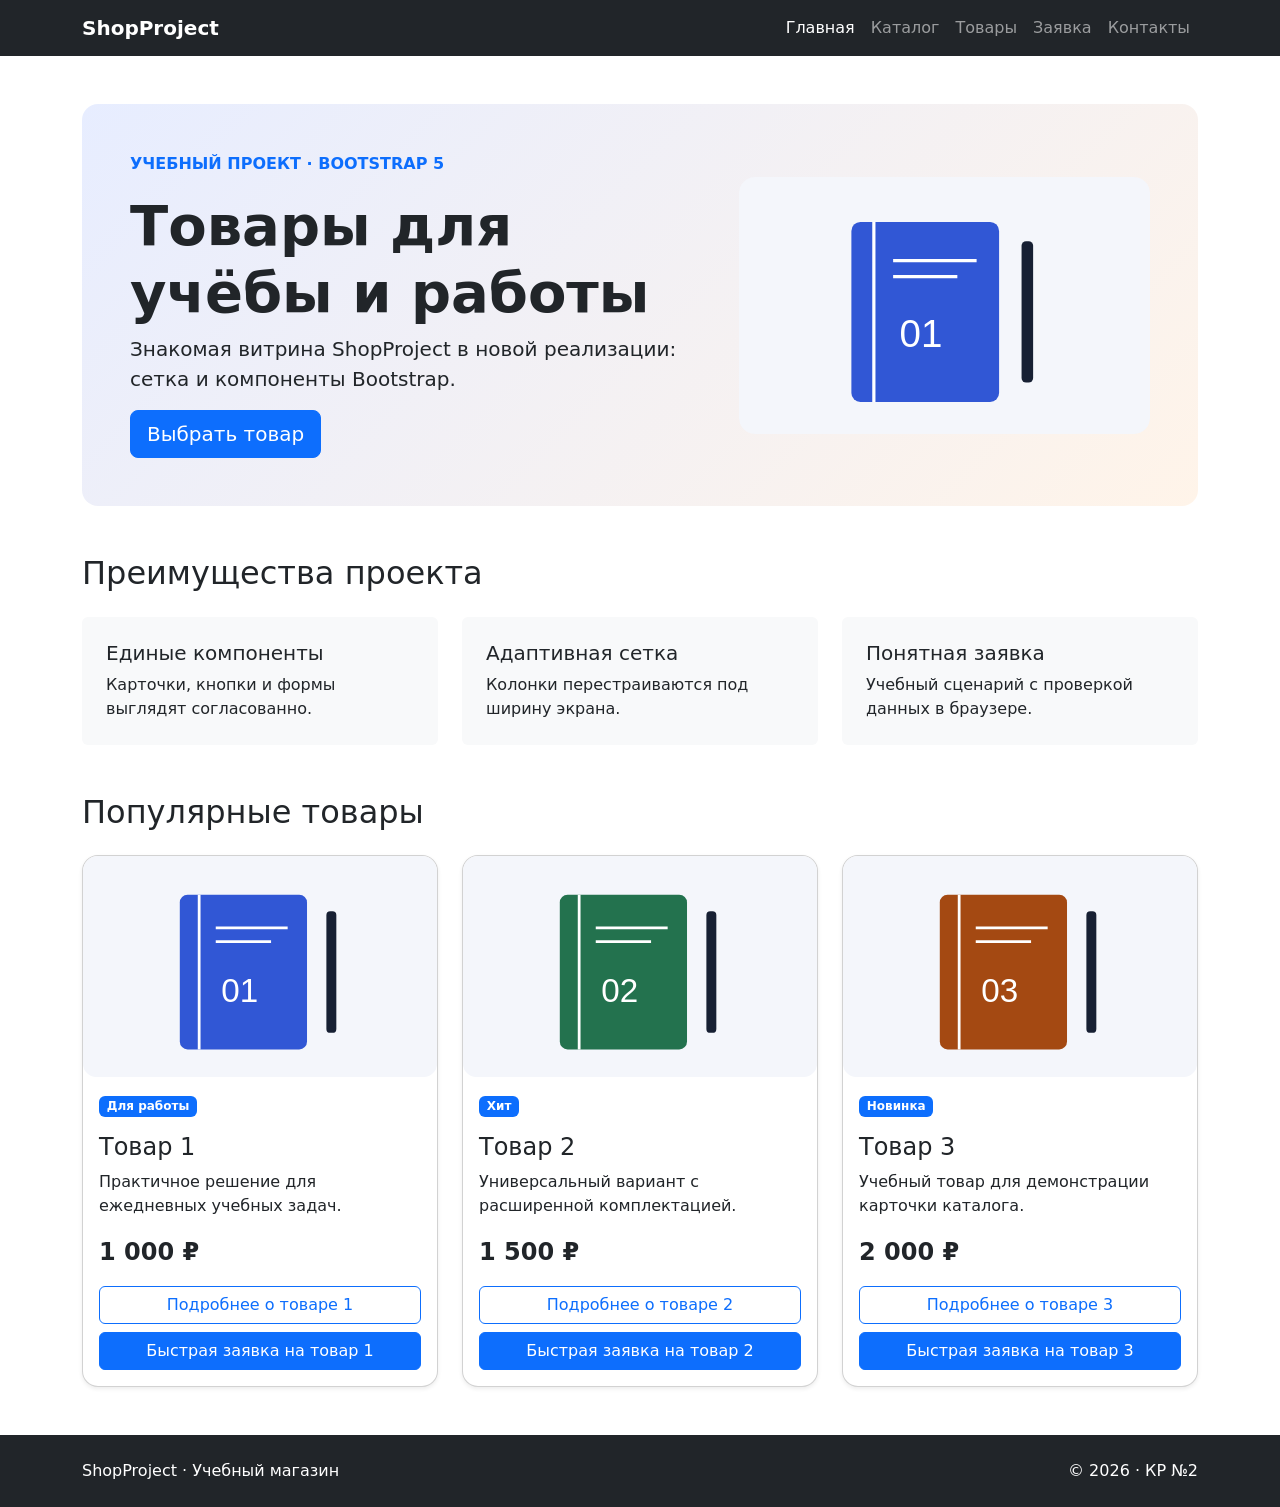
==== commit 3976d1b8: "Merge pull request #2 from kefteme105/feature/bootstrap-components Практическая №10: страницы и комп" ====
--- a/index.html
+++ b/index.html
@@ -1,2 +1,2 @@
 <!DOCTYPE html>
-<html lang="ru"><head><meta charset="UTF-8"><meta name="viewport" content="width=device-width, initial-scale=1.0"><meta name="description" content="Главная: учебный магазин ShopProject на Bootstrap."><title>Главная — ShopProject Bootstrap</title><link rel="stylesheet" href="https://cdn.jsdelivr.net/npm/bootstrap@5.3.8/dist/css/bootstrap.min.css"><link rel="stylesheet" href="css/custom.css"></head><body><header><nav class="navbar navbar-expand-lg bg-dark navbar-dark"><div class="container"><a class="navbar-brand fw-bold" href="index.html">ShopProject</a><button class="navbar-toggler" type="button" data-bs-toggle="collapse" data-bs-target="#mainNavbar" aria-controls="mainNavbar" aria-expanded="false" aria-label="Открыть меню"><span class="navbar-toggler-icon"></span></button><div class="collapse navbar-collapse" id="mainNavbar"><ul class="navbar-nav ms-auto"><li class="nav-item"><a class="nav-link active" href="index.html" aria-current="page">Главная</a></li><li class="nav-item"><a class="nav-link" href="#popular">Товары</a></li><li class="nav-item"><a class="nav-link" href="#about">О проекте</a></li></ul></div></div></nav></header><main class="container my-5"><section class="hero p-4 p-lg-5 rounded-4 mb-5"><div class="row g-4 align-items-center"><div class="col-12 col-md-7"><p class="text-primary fw-bold text-uppercase">Учебный проект · Bootstrap 5</p><h1 class="display-4 fw-bold">Товары для учёбы и работы</h1><p class="lead">Знакомая витрина ShopProject в новой реализации: сетка и компоненты Bootstrap.</p><a class="btn btn-primary btn-lg" href="#popular">Выбрать товар</a></div><div class="col-12 col-md-5"><img src="images/product-1.svg" class="img-fluid rounded-4" width="640" height="400" alt="Блокнот и ручка из учебного набора"></div></div></section><section class="mb-5" id="about"><h2 class="mb-4">Преимущества проекта</h2><div class="row g-4"><div class="col-12 col-md-4"><div class="bg-light p-4 rounded h-100"><h3 class="h5">Единые компоненты</h3><p class="mb-0">Карточки, кнопки и формы выглядят согласованно.</p></div></div><div class="col-12 col-md-4"><div class="bg-light p-4 rounded h-100"><h3 class="h5">Адаптивная сетка</h3><p class="mb-0">Колонки перестраиваются под ширину экрана.</p></div></div><div class="col-12 col-md-4"><div class="bg-light p-4 rounded h-100"><h3 class="h5">Понятная заявка</h3><p class="mb-0">Учебный сценарий с проверкой данных в браузере.</p></div></div></div></section><section id="popular"><h2 class="mb-4">Популярные товары</h2><div class="row g-4"><div class="col-12 col-md-6 col-lg-4"><article class="card h-100 shadow-sm"><img src="images/product-1.svg" class="card-img-top" width="640" height="400" alt="Учебный товар 1: набор блокнотов"><div class="card-body d-flex flex-column"><p><span class="badge text-bg-primary">Для работы</span></p><h3 class="h4 card-title">Товар 1</h3><p class="card-text">Практичное решение для ежедневных учебных задач.</p><p class="fs-4 fw-bold">1 000 ₽</p><div class="mt-auto d-grid gap-2"><a class="btn btn-primary" href="#about">О проекте</a></div></div></article></div><div class="col-12 col-md-6 col-lg-4"><article class="card h-100 shadow-sm"><img src="images/product-2.svg" class="card-img-top" width="640" height="400" alt="Учебный товар 2: набор блокнотов"><div class="card-body d-flex flex-column"><p><span class="badge text-bg-primary">Хит</span></p><h3 class="h4 card-title">Товар 2</h3><p class="card-text">Универсальный вариант с расширенной комплектацией.</p><p class="fs-4 fw-bold">1 500 ₽</p><div class="mt-auto d-grid gap-2"><a class="btn btn-primary" href="#about">О проекте</a></div></div></article></div><div class="col-12 col-md-6 col-lg-4"><article class="card h-100 shadow-sm"><img src="images/product-3.svg" class="card-img-top" width="640" height="400" alt="Учебный товар 3: набор блокнотов"><div class="card-body d-flex flex-column"><p><span class="badge text-bg-primary">Новинка</span></p><h3 class="h4 card-title">Товар 3</h3><p class="card-text">Учебный товар для демонстрации карточки каталога.</p><p class="fs-4 fw-bold">2 000 ₽</p><div class="mt-auto d-grid gap-2"><a class="btn btn-primary" href="#about">О проекте</a></div></div></article></div></div></section></main><footer class="bg-dark text-white py-4"><div class="container d-flex flex-column flex-md-row justify-content-between gap-2"><span>ShopProject · Учебный магазин</span><span>© 2026 · КР №2</span></div></footer><script src="https://cdn.jsdelivr.net/npm/bootstrap@5.3.8/dist/js/bootstrap.bundle.min.js"></script></body></html>
+<html lang="ru"><head><meta charset="UTF-8"><meta name="viewport" content="width=device-width, initial-scale=1.0"><meta name="description" content="Главная: учебный магазин ShopProject на Bootstrap."><title>Главная — ShopProject Bootstrap</title><link rel="stylesheet" href="https://cdn.jsdelivr.net/npm/bootstrap@5.3.8/dist/css/bootstrap.min.css"><link rel="stylesheet" href="css/custom.css"></head><body><header><nav class="navbar navbar-expand-lg bg-dark navbar-dark"><div class="container"><a class="navbar-brand fw-bold" href="index.html">ShopProject</a><button class="navbar-toggler" type="button" data-bs-toggle="collapse" data-bs-target="#mainNavbar" aria-controls="mainNavbar" aria-expanded="false" aria-label="Открыть меню"><span class="navbar-toggler-icon"></span></button><div class="collapse navbar-collapse" id="mainNavbar"><ul class="navbar-nav ms-auto"><li class="nav-item"><a class="nav-link active" href="index.html" aria-current="page">Главная</a></li><li class="nav-item"><a class="nav-link" href="catalog.html">Каталог</a></li><li class="nav-item"><a class="nav-link" href="product.html">Товары</a></li><li class="nav-item"><a class="nav-link" href="order.html">Заявка</a></li><li class="nav-item"><a class="nav-link" href="contacts.html">Контакты</a></li></ul></div></div></nav></header><main class="container my-5"><section class="hero p-4 p-lg-5 rounded-4 mb-5"><div class="row g-4 align-items-center"><div class="col-12 col-md-7"><p class="text-primary fw-bold text-uppercase">Учебный проект · Bootstrap 5</p><h1 class="display-4 fw-bold">Товары для учёбы и работы</h1><p class="lead">Знакомая витрина ShopProject в новой реализации: сетка и компоненты Bootstrap.</p><a class="btn btn-primary btn-lg" href="#popular">Выбрать товар</a></div><div class="col-12 col-md-5"><img src="images/product-1.svg" class="img-fluid rounded-4" width="640" height="400" alt="Блокнот и ручка из учебного набора"></div></div></section><section class="mb-5" id="about"><h2 class="mb-4">Преимущества проекта</h2><div class="row g-4"><div class="col-12 col-md-4"><div class="bg-light p-4 rounded h-100"><h3 class="h5">Единые компоненты</h3><p class="mb-0">Карточки, кнопки и формы выглядят согласованно.</p></div></div><div class="col-12 col-md-4"><div class="bg-light p-4 rounded h-100"><h3 class="h5">Адаптивная сетка</h3><p class="mb-0">Колонки перестраиваются под ширину экрана.</p></div></div><div class="col-12 col-md-4"><div class="bg-light p-4 rounded h-100"><h3 class="h5">Понятная заявка</h3><p class="mb-0">Учебный сценарий с проверкой данных в браузере.</p></div></div></div></section><section id="popular"><h2 class="mb-4">Популярные товары</h2><div class="row g-4"><div class="col-12 col-md-6 col-lg-4"><article class="card h-100 shadow-sm"><img src="images/product-1.svg" class="card-img-top" width="640" height="400" alt="Учебный товар 1: набор блокнотов"><div class="card-body d-flex flex-column"><p><span class="badge text-bg-primary">Для работы</span></p><h3 class="h4 card-title">Товар 1</h3><p class="card-text">Практичное решение для ежедневных учебных задач.</p><p class="fs-4 fw-bold">1 000 ₽</p><div class="mt-auto d-grid gap-2"><a class="btn btn-outline-primary" href="product.html#product-1">Подробнее о товаре 1</a><button class="btn btn-primary" type="button" data-bs-toggle="modal" data-bs-target="#orderModal" data-product="1">Быстрая заявка на товар 1</button></div></div></article></div><div class="col-12 col-md-6 col-lg-4"><article class="card h-100 shadow-sm"><img src="images/product-2.svg" class="card-img-top" width="640" height="400" alt="Учебный товар 2: набор блокнотов"><div class="card-body d-flex flex-column"><p><span class="badge text-bg-primary">Хит</span></p><h3 class="h4 card-title">Товар 2</h3><p class="card-text">Универсальный вариант с расширенной комплектацией.</p><p class="fs-4 fw-bold">1 500 ₽</p><div class="mt-auto d-grid gap-2"><a class="btn btn-outline-primary" href="product.html#product-2">Подробнее о товаре 2</a><button class="btn btn-primary" type="button" data-bs-toggle="modal" data-bs-target="#orderModal" data-product="2">Быстрая заявка на товар 2</button></div></div></article></div><div class="col-12 col-md-6 col-lg-4"><article class="card h-100 shadow-sm"><img src="images/product-3.svg" class="card-img-top" width="640" height="400" alt="Учебный товар 3: набор блокнотов"><div class="card-body d-flex flex-column"><p><span class="badge text-bg-primary">Новинка</span></p><h3 class="h4 card-title">Товар 3</h3><p class="card-text">Учебный товар для демонстрации карточки каталога.</p><p class="fs-4 fw-bold">2 000 ₽</p><div class="mt-auto d-grid gap-2"><a class="btn btn-outline-primary" href="product.html#product-3">Подробнее о товаре 3</a><button class="btn btn-primary" type="button" data-bs-toggle="modal" data-bs-target="#orderModal" data-product="3">Быстрая заявка на товар 3</button></div></div></article></div></div></section></main><footer class="bg-dark text-white py-4"><div class="container d-flex flex-column flex-md-row justify-content-between gap-2"><span>ShopProject · Учебный магазин</span><span>© 2026 · КР №2</span></div></footer><div class="modal fade" id="orderModal" tabindex="-1" aria-labelledby="orderModalLabel" aria-hidden="true"><div class="modal-dialog modal-dialog-centered modal-dialog-scrollable"><div class="modal-content"><div class="modal-header"><h2 class="modal-title fs-5" id="orderModalLabel">Быстрая заявка</h2><button class="btn-close" type="button" data-bs-dismiss="modal" aria-label="Закрыть окно"></button></div><div class="modal-body"><p class="text-body-secondary">Учебная форма: данные никуда не отправляются.</p><form class="order-form" id="quick-form" novalidate><div class="row g-3"><div class="col-12"><label class="form-label" for="quick-product">Товар</label><select class="form-select" id="quick-product" name="product" required><option value="1">Товар 1 — 1 000 ₽</option><option value="2">Товар 2 — 1 500 ₽</option><option value="3">Товар 3 — 2 000 ₽</option></select></div><div class="col-12 col-md-6"><label class="form-label" for="quick-name">Имя</label><input class="form-control" id="quick-name" name="name" autocomplete="given-name" minlength="2" required><div class="invalid-feedback">Введите имя, не менее двух символов.</div></div><div class="col-12 col-md-6"><label class="form-label" for="quick-email">E-mail</label><input class="form-control" type="email" id="quick-email" name="email" autocomplete="email" required><div class="invalid-feedback">Введите корректный e-mail.</div></div><div class="col-12 col-md-6"><label class="form-label" for="quick-phone">Телефон</label><div class="input-group"><span class="input-group-text" id="quick-code">+7</span><input class="form-control" type="tel" inputmode="numeric" id="quick-phone" name="phone" pattern="[0-9]{10}" aria-describedby="quick-code quick-phone-help" required></div><div class="form-text" id="quick-phone-help">10 цифр без +7, например 9000000000.</div></div><div class="col-12 col-md-6"><label class="form-label" for="quick-quantity">Количество</label><input class="form-control" id="quick-quantity" name="quantity" type="number" value="1" min="1" max="10" required></div><div class="col-12"><label class="form-label" for="quick-comment">Комментарий</label><textarea class="form-control" id="quick-comment" name="comment" rows="3"></textarea></div><div class="col-12"><div class="form-check"><input class="form-check-input" type="checkbox" id="quick-agreement" name="agreement" required><label class="form-check-label" for="quick-agreement">Согласен на обработку данных</label><div class="invalid-feedback">Необходимо согласие.</div></div></div></div><div class="d-flex flex-wrap gap-2 mt-4"><button type="submit" class="btn btn-primary">Проверить заявку</button><button type="button" class="btn btn-secondary" data-bs-dismiss="modal">Отмена</button></div><p class="alert alert-success mt-3 mb-0" role="status" hidden>Заявка проверена. Данные не отправлены.</p></form></div></div></div></div><script src="https://cdn.jsdelivr.net/npm/bootstrap@5.3.8/dist/js/bootstrap.bundle.min.js"></script><script src="js/main.js"></script></body></html>
